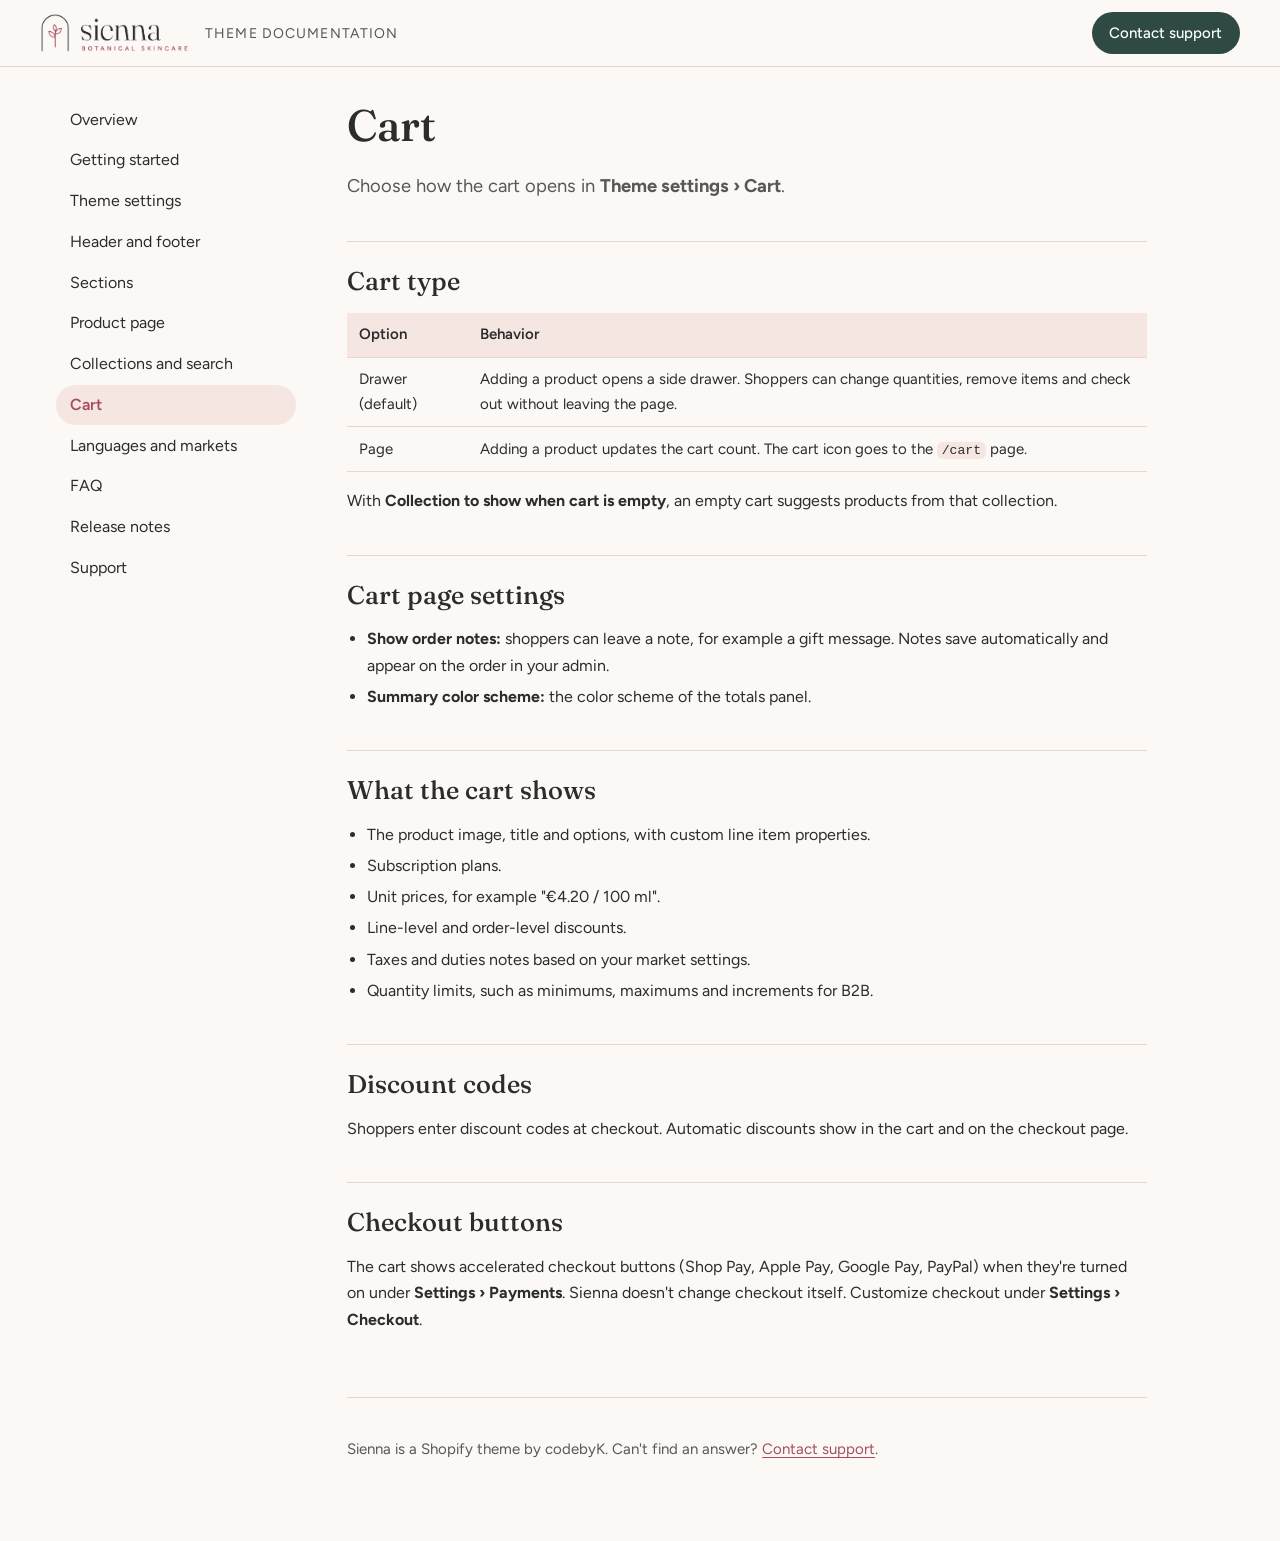
==== cart.html @ eef078e9 "Sienna theme documentation and support Co-authored-by: Copilot <223556219+Copilot@users.noreply.gith" ====
<!doctype html>
<html lang="en">
<head>
<meta charset="utf-8">
<meta name="viewport" content="width=device-width, initial-scale=1">
<title>Cart · Sienna theme documentation</title>
<meta name="description" content="Configure Sienna&#x27;s cart drawer or cart page, order notes, empty-cart recommendations and checkout buttons.">
<link rel="icon" href="assets/sienna-favicon.png">
<link rel="preconnect" href="https://fonts.googleapis.com">
<link rel="preconnect" href="https://fonts.gstatic.com" crossorigin>
<link rel="stylesheet" href="https://fonts.googleapis.com/css2?family=Figtree:wght@400;500;600&family=Fraunces:opsz,wght@9..144,400;9..144,500&display=swap">
<link rel="stylesheet" href="assets/docs.css">
</head>
<body>
<a class="skip" href="#main">Skip to content</a>
<header class="top">
  <a class="brand" href="index.html"><img src="assets/sienna-logo.png" alt="Sienna" width="150" height="40"></a>
  <span class="tag">Theme documentation</span>
  <a class="top-support" href="support.html">Contact support</a>
</header>
<div class="shell">
  <nav class="side" aria-label="Documentation">
    <ul>
      <li><a href="index.html">Overview</a></li>
      <li><a href="getting-started.html">Getting started</a></li>
      <li><a href="theme-settings.html">Theme settings</a></li>
      <li><a href="header-footer.html">Header and footer</a></li>
      <li><a href="sections.html">Sections</a></li>
      <li><a href="product-page.html">Product page</a></li>
      <li><a href="collections-search.html">Collections and search</a></li>
      <li><a href="cart.html" aria-current="page">Cart</a></li>
      <li><a href="languages-markets.html">Languages and markets</a></li>
      <li><a href="faq.html">FAQ</a></li>
      <li><a href="changelog.html">Release notes</a></li>
      <li><a href="support.html">Support</a></li>
    </ul>
  </nav>
  <main id="main" class="content">
<h1>Cart</h1>
<p class="lead">Choose how the cart opens in <strong>Theme settings › Cart</strong>.</p>

<h2>Cart type</h2>
<table>
  <tr><th>Option</th><th>Behavior</th></tr>
  <tr><td>Drawer (default)</td><td>Adding a product opens a side drawer. Shoppers can change quantities, remove items and check out without leaving the page.</td></tr>
  <tr><td>Page</td><td>Adding a product updates the cart count. The cart icon goes to the <code>/cart</code> page.</td></tr>
</table>
<p>With <strong>Collection to show when cart is empty</strong>, an empty cart suggests products from that collection.</p>

<h2>Cart page settings</h2>
<ul>
  <li><strong>Show order notes:</strong> shoppers can leave a note, for example a gift message. Notes save automatically and appear on the order in your admin.</li>
  <li><strong>Summary color scheme:</strong> the color scheme of the totals panel.</li>
</ul>

<h2>What the cart shows</h2>
<ul>
  <li>The product image, title and options, with custom line item properties.</li>
  <li>Subscription plans.</li>
  <li>Unit prices, for example "€4.20 / 100 ml".</li>
  <li>Line-level and order-level discounts.</li>
  <li>Taxes and duties notes based on your market settings.</li>
  <li>Quantity limits, such as minimums, maximums and increments for B2B.</li>
</ul>

<h2>Discount codes</h2>
<p>Shoppers enter discount codes at checkout. Automatic discounts show in the cart and on the checkout page.</p>

<h2>Checkout buttons</h2>
<p>The cart shows accelerated checkout buttons (Shop Pay, Apple Pay, Google Pay, PayPal) when they're turned on under <strong>Settings › Payments</strong>. Sienna doesn't change checkout itself. Customize checkout under <strong>Settings › Checkout</strong>.</p>

    <footer class="foot">
      <p>Sienna is a Shopify theme by codebyK. Can't find an answer? <a href="support.html">Contact support</a>.</p>
    </footer>
  </main>
</div>
</body>
</html>
---- assets/docs.css ----
:root {
  --bg: #fbf8f5;
  --surface: #f5e6e1;
  --text: #2b2d2c;
  --muted: #555856;
  --accent: #a64d5c;
  --deep: #2f4a42;
  --border: #e4d8d2;
  --radius: 14px;
}

* { box-sizing: border-box; }

html { scroll-padding-top: 5rem; }

body {
  margin: 0;
  background: var(--bg);
  color: var(--text);
  font: 400 1rem/1.65 Figtree, system-ui, sans-serif;
}

a { color: var(--accent); text-underline-offset: 0.2em; }
a:hover { color: var(--deep); }

h1, h2, h3 { font-family: Fraunces, Georgia, serif; font-weight: 500; line-height: 1.2; }
h1 { font-size: clamp(2rem, 4vw, 2.75rem); margin: 0 0 0.75rem; }
h2 { font-size: 1.6rem; margin: 2.5rem 0 0.75rem; padding-top: 1.5rem; border-top: 1px solid var(--border); }
h3 { font-size: 1.2rem; margin: 1.75rem 0 0.5rem; }

.lead { font-size: 1.15rem; color: var(--muted); max-width: 46rem; }

.skip { position: absolute; left: -999px; }
.skip:focus { left: 1rem; top: 1rem; z-index: 10; background: var(--deep); color: #fff; padding: 0.5rem 1rem; border-radius: 999px; }

.top {
  position: sticky; top: 0; z-index: 5;
  display: flex; align-items: center; gap: 1rem;
  padding: 0.75rem clamp(1rem, 4vw, 2.5rem);
  background: rgba(251, 248, 245, 0.95);
  border-bottom: 1px solid var(--border);
  backdrop-filter: blur(6px);
}
.brand img { display: block; height: 40px; width: auto; }
.tag { color: var(--muted); font-size: 0.875rem; letter-spacing: 0.08em; text-transform: uppercase; }
.top-support {
  margin-inline-start: auto; padding: 0.55rem 1.1rem; border-radius: 999px;
  background: var(--deep); color: #fff; text-decoration: none; font-weight: 500; font-size: 0.9375rem;
}
.top-support:hover { color: #fff; background: #243a33; }

.shell { display: grid; grid-template-columns: 15rem minmax(0, 1fr); gap: clamp(1.5rem, 4vw, 3.5rem); max-width: 78rem; margin: 0 auto; padding: 2rem clamp(1rem, 4vw, 2.5rem) 4rem; }
.side ul { position: sticky; top: 5.5rem; list-style: none; margin: 0; padding: 0; }
.side a { display: block; padding: 0.45rem 0.85rem; border-radius: 999px; color: var(--text); text-decoration: none; }
.side a:hover { background: var(--surface); }
.side a[aria-current="page"] { background: var(--surface); color: var(--accent); font-weight: 600; }

.content { min-width: 0; max-width: 50rem; }
.content ul, .content ol { padding-inline-start: 1.25rem; }
.content li { margin: 0.3rem 0; }

table { width: 100%; border-collapse: collapse; margin: 1rem 0; font-size: 0.9375rem; }
th, td { text-align: start; vertical-align: top; padding: 0.6rem 0.75rem; border-bottom: 1px solid var(--border); }
th { font-weight: 600; background: var(--surface); }

code, kbd { font-family: ui-monospace, SFMono-Regular, Menlo, monospace; font-size: 0.875em; background: var(--surface); padding: 0.1em 0.35em; border-radius: 6px; }

.note { margin: 1.25rem 0; padding: 1rem 1.25rem; border-radius: var(--radius); background: #dde5da; border-inline-start: 4px solid var(--deep); }
.note p { margin: 0.25rem 0; }

.cards { display: grid; grid-template-columns: repeat(auto-fill, minmax(14rem, 1fr)); gap: 1rem; margin: 1.5rem 0; }
.card { display: block; padding: 1.25rem; border: 1px solid var(--border); border-radius: var(--radius); background: #fff; color: var(--text); text-decoration: none; }
.card:hover { border-color: var(--accent); color: var(--text); }
.card strong { display: block; font-family: Fraunces, Georgia, serif; font-weight: 500; font-size: 1.15rem; margin-bottom: 0.25rem; }
.card span { color: var(--muted); font-size: 0.9375rem; }

details { border-bottom: 1px solid var(--border); padding: 0.85rem 0; }
summary { cursor: pointer; font-weight: 600; }
details p, details ul, details ol { margin: 0.6rem 0 0.25rem; }

form.contact { display: grid; gap: 1rem; max-width: 36rem; margin-top: 1.5rem; }
form.contact label { display: grid; gap: 0.35rem; font-weight: 500; }
form.contact input, form.contact select, form.contact textarea {
  font: inherit; color: inherit; padding: 0.7rem 0.9rem; border: 1px solid #8c8582; border-radius: 10px; background: #fff;
}
form.contact textarea { min-height: 10rem; resize: vertical; }
form.contact button { justify-self: start; font: inherit; font-weight: 600; padding: 0.8rem 1.6rem; border: 0; border-radius: 999px; background: var(--deep); color: #fff; cursor: pointer; }
form.contact button:hover { background: #243a33; }
.hp { position: absolute; left: -9999px; }
.hint { color: var(--muted); font-size: 0.875rem; font-weight: 400; }

:focus-visible { outline: 2px solid var(--accent); outline-offset: 2px; }

.foot { margin-top: 4rem; padding-top: 1.5rem; border-top: 1px solid var(--border); color: var(--muted); font-size: 0.9375rem; }

@media (max-width: 860px) {
  .shell { grid-template-columns: 1fr; }
  .side ul { position: static; display: flex; flex-wrap: wrap; gap: 0.25rem; }
  .side a { padding: 0.35rem 0.75rem; border: 1px solid var(--border); font-size: 0.875rem; }
  .tag { display: none; }
}
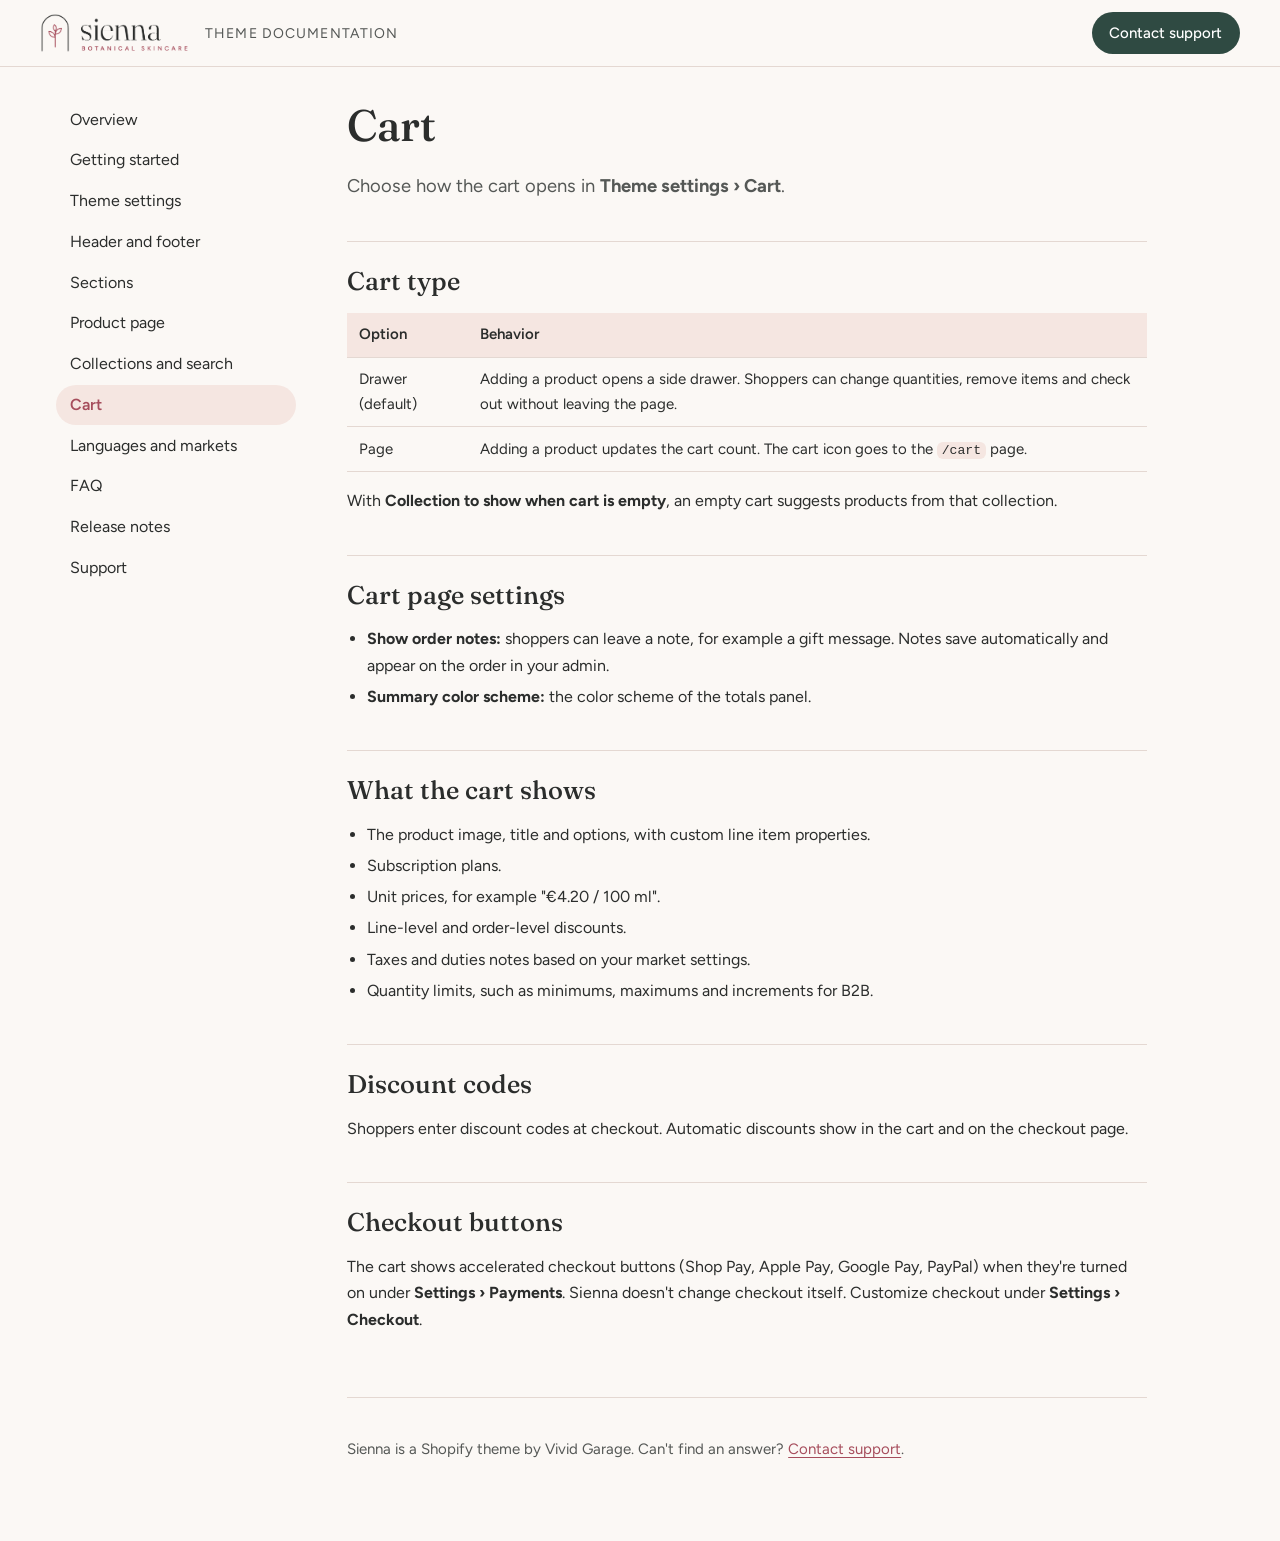
==== commit f8f2c3fa: "Publisher name: Vivid Garage Co-authored-by: Copilot <223556219+Copilot@users.noreply.github.com>" ====
--- a/cart.html
+++ b/cart.html
@@ -70,7 +70,7 @@
 <p>The cart shows accelerated checkout buttons (Shop Pay, Apple Pay, Google Pay, PayPal) when they're turned on under <strong>Settings › Payments</strong>. Sienna doesn't change checkout itself. Customize checkout under <strong>Settings › Checkout</strong>.</p>
 
     <footer class="foot">
-      <p>Sienna is a Shopify theme by codebyK. Can't find an answer? <a href="support.html">Contact support</a>.</p>
+      <p>Sienna is a Shopify theme by Vivid Garage. Can't find an answer? <a href="support.html">Contact support</a>.</p>
     </footer>
   </main>
 </div>
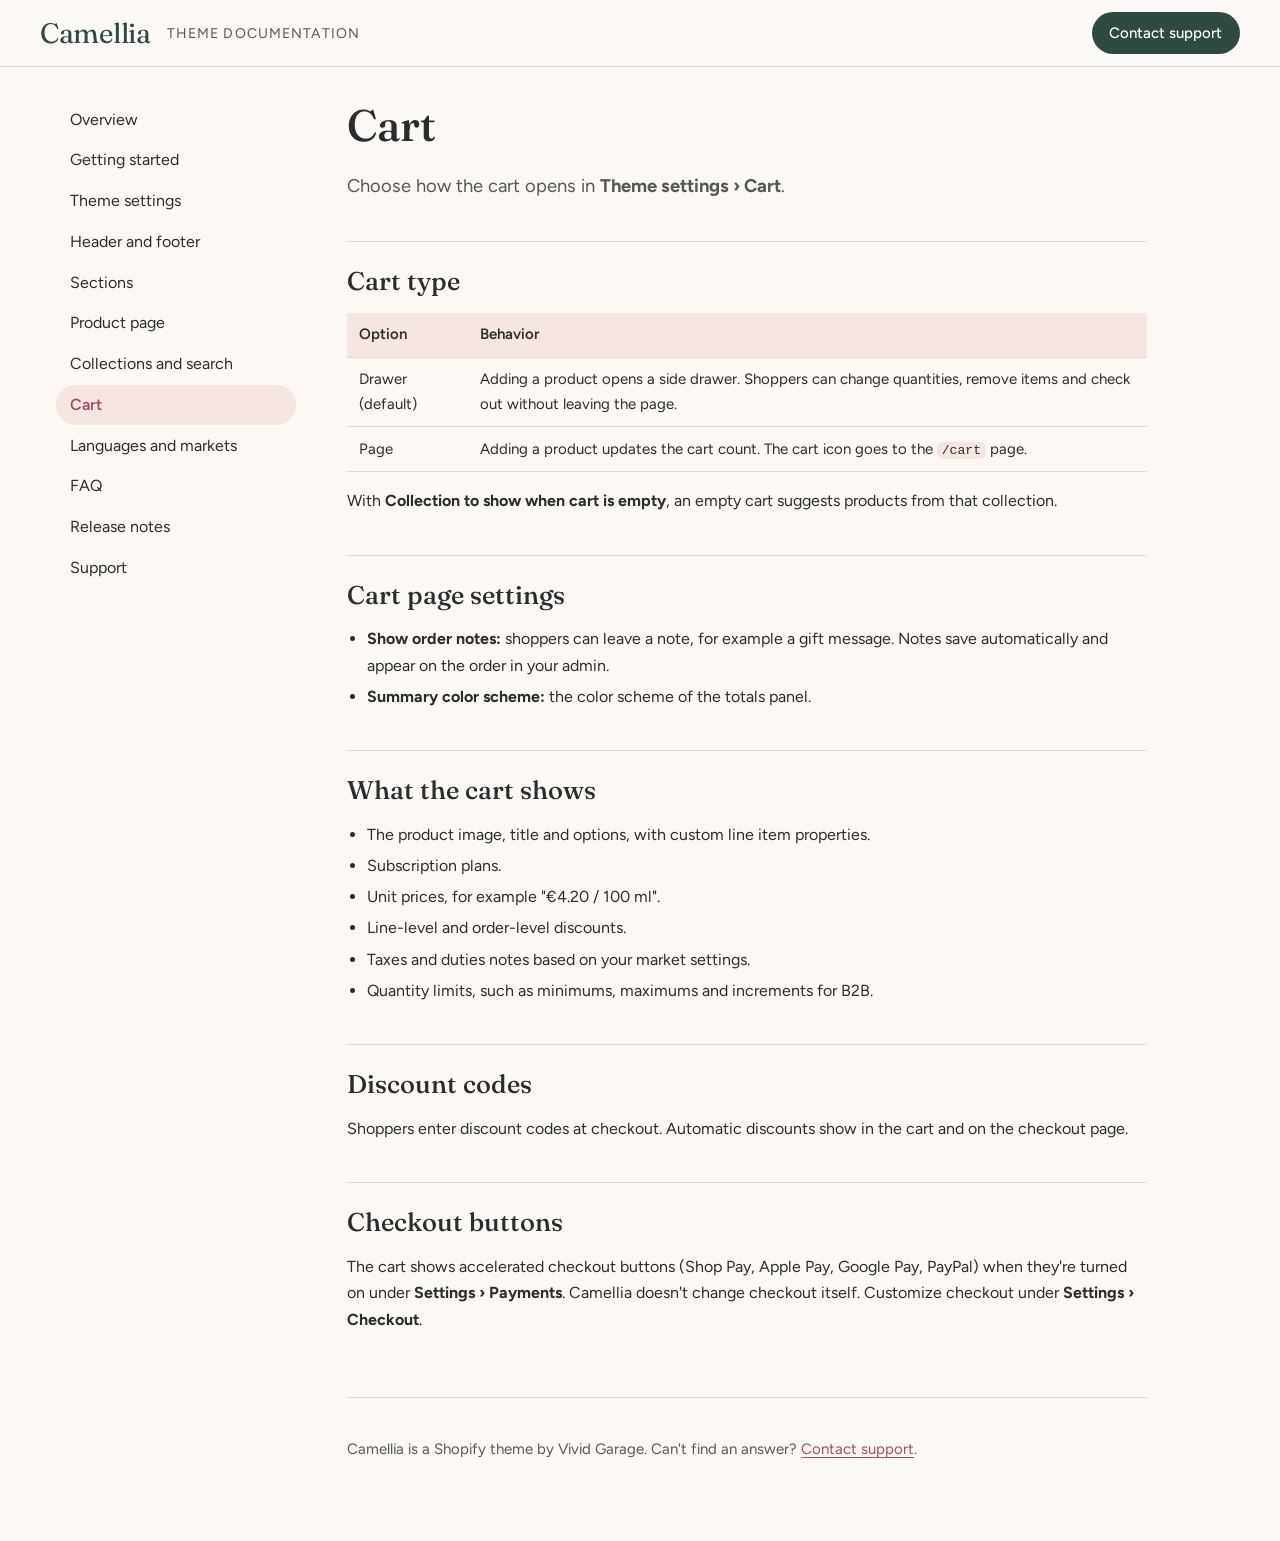
==== commit 5b7db374: "Rename theme to Camellia Co-authored-by: Copilot <223556219+Copilot@users.noreply.github.com>" ====
--- a/cart.html
+++ b/cart.html
@@ -3,9 +3,9 @@
 <head>
 <meta charset="utf-8">
 <meta name="viewport" content="width=device-width, initial-scale=1">
-<title>Cart · Sienna theme documentation</title>
-<meta name="description" content="Configure Sienna&#x27;s cart drawer or cart page, order notes, empty-cart recommendations and checkout buttons.">
-<link rel="icon" href="assets/sienna-favicon.png">
+<title>Cart · Camellia theme documentation</title>
+<meta name="description" content="Configure Camellia&#x27;s cart drawer or cart page, order notes, empty-cart recommendations and checkout buttons.">
+<link rel="icon" href="assets/favicon.svg">
 <link rel="preconnect" href="https://fonts.googleapis.com">
 <link rel="preconnect" href="https://fonts.gstatic.com" crossorigin>
 <link rel="stylesheet" href="https://fonts.googleapis.com/css2?family=Figtree:wght@400;500;600&family=Fraunces:opsz,wght@9..144,400;9..144,500&display=swap">
@@ -14,7 +14,7 @@
 <body>
 <a class="skip" href="#main">Skip to content</a>
 <header class="top">
-  <a class="brand" href="index.html"><img src="assets/sienna-logo.png" alt="Sienna" width="150" height="40"></a>
+  <a class="brand" href="index.html">Camellia</a>
   <span class="tag">Theme documentation</span>
   <a class="top-support" href="support.html">Contact support</a>
 </header>
@@ -67,10 +67,10 @@
 <p>Shoppers enter discount codes at checkout. Automatic discounts show in the cart and on the checkout page.</p>
 
 <h2>Checkout buttons</h2>
-<p>The cart shows accelerated checkout buttons (Shop Pay, Apple Pay, Google Pay, PayPal) when they're turned on under <strong>Settings › Payments</strong>. Sienna doesn't change checkout itself. Customize checkout under <strong>Settings › Checkout</strong>.</p>
+<p>The cart shows accelerated checkout buttons (Shop Pay, Apple Pay, Google Pay, PayPal) when they're turned on under <strong>Settings › Payments</strong>. Camellia doesn't change checkout itself. Customize checkout under <strong>Settings › Checkout</strong>.</p>
 
     <footer class="foot">
-      <p>Sienna is a Shopify theme by Vivid Garage. Can't find an answer? <a href="support.html">Contact support</a>.</p>
+      <p>Camellia is a Shopify theme by Vivid Garage. Can't find an answer? <a href="support.html">Contact support</a>.</p>
     </footer>
   </main>
 </div>
--- a/assets/docs.css
+++ b/assets/docs.css
@@ -41,7 +41,7 @@
   border-bottom: 1px solid var(--border);
   backdrop-filter: blur(6px);
 }
-.brand img { display: block; height: 40px; width: auto; }
+.brand { font-family: 'Fraunces', Georgia, serif; font-size: 1.75rem; line-height: 1; color: var(--deep); text-decoration: none; letter-spacing: -0.01em; }
 .tag { color: var(--muted); font-size: 0.875rem; letter-spacing: 0.08em; text-transform: uppercase; }
 .top-support {
   margin-inline-start: auto; padding: 0.55rem 1.1rem; border-radius: 999px;
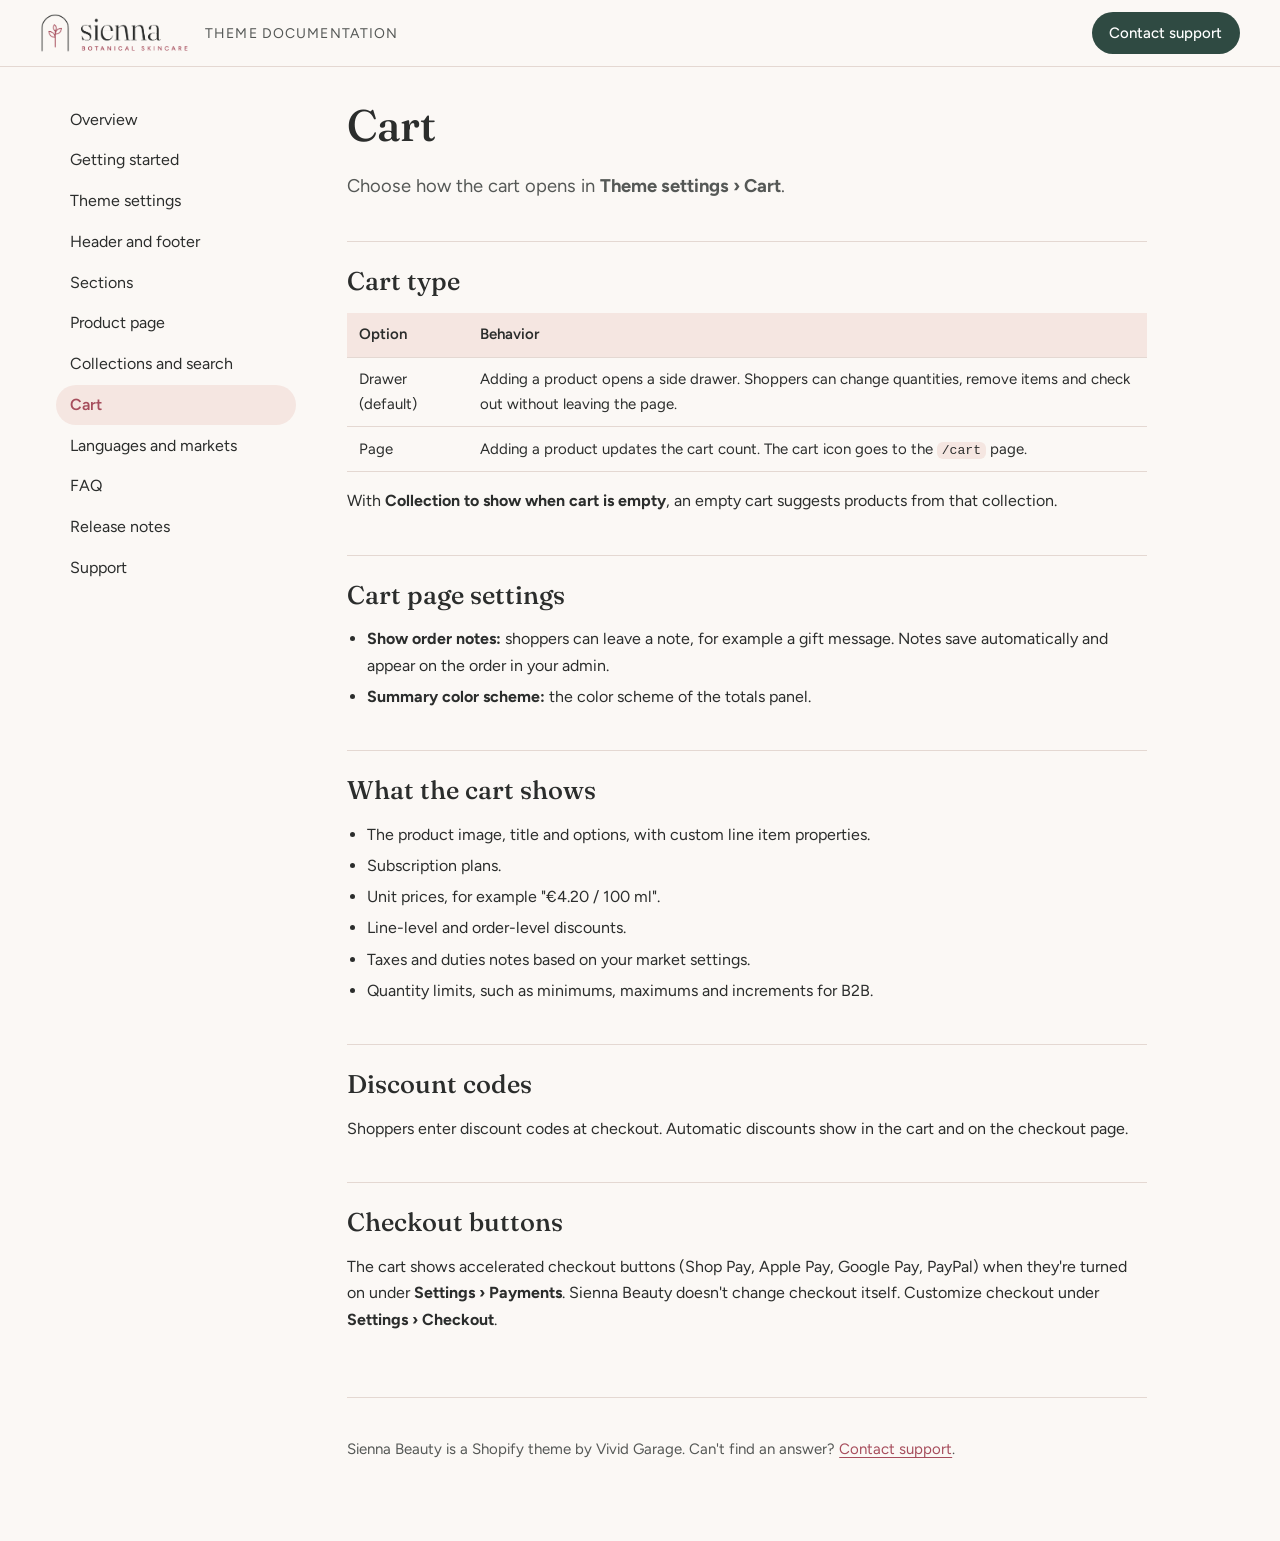
==== commit 5132ef89: "Theme name: Sienna Beauty Co-authored-by: Copilot <223556219+Copilot@users.noreply.github.com>" ====
--- a/cart.html
+++ b/cart.html
@@ -3,9 +3,9 @@
 <head>
 <meta charset="utf-8">
 <meta name="viewport" content="width=device-width, initial-scale=1">
-<title>Cart · Camellia theme documentation</title>
-<meta name="description" content="Configure Camellia&#x27;s cart drawer or cart page, order notes, empty-cart recommendations and checkout buttons.">
-<link rel="icon" href="assets/favicon.svg">
+<title>Cart · Sienna Beauty theme documentation</title>
+<meta name="description" content="Configure Sienna Beauty&#x27;s cart drawer or cart page, order notes, empty-cart recommendations and checkout buttons.">
+<link rel="icon" href="assets/sienna-favicon.png">
 <link rel="preconnect" href="https://fonts.googleapis.com">
 <link rel="preconnect" href="https://fonts.gstatic.com" crossorigin>
 <link rel="stylesheet" href="https://fonts.googleapis.com/css2?family=Figtree:wght@400;500;600&family=Fraunces:opsz,wght@9..144,400;9..144,500&display=swap">
@@ -14,7 +14,7 @@
 <body>
 <a class="skip" href="#main">Skip to content</a>
 <header class="top">
-  <a class="brand" href="index.html">Camellia</a>
+  <a class="brand" href="index.html"><img src="assets/sienna-logo.png" alt="Sienna Beauty" width="150" height="40"></a>
   <span class="tag">Theme documentation</span>
   <a class="top-support" href="support.html">Contact support</a>
 </header>
@@ -67,10 +67,10 @@
 <p>Shoppers enter discount codes at checkout. Automatic discounts show in the cart and on the checkout page.</p>
 
 <h2>Checkout buttons</h2>
-<p>The cart shows accelerated checkout buttons (Shop Pay, Apple Pay, Google Pay, PayPal) when they're turned on under <strong>Settings › Payments</strong>. Camellia doesn't change checkout itself. Customize checkout under <strong>Settings › Checkout</strong>.</p>
+<p>The cart shows accelerated checkout buttons (Shop Pay, Apple Pay, Google Pay, PayPal) when they're turned on under <strong>Settings › Payments</strong>. Sienna Beauty doesn't change checkout itself. Customize checkout under <strong>Settings › Checkout</strong>.</p>
 
     <footer class="foot">
-      <p>Camellia is a Shopify theme by Vivid Garage. Can't find an answer? <a href="support.html">Contact support</a>.</p>
+      <p>Sienna Beauty is a Shopify theme by Vivid Garage. Can't find an answer? <a href="support.html">Contact support</a>.</p>
     </footer>
   </main>
 </div>
--- a/assets/docs.css
+++ b/assets/docs.css
@@ -41,7 +41,7 @@
   border-bottom: 1px solid var(--border);
   backdrop-filter: blur(6px);
 }
-.brand { font-family: 'Fraunces', Georgia, serif; font-size: 1.75rem; line-height: 1; color: var(--deep); text-decoration: none; letter-spacing: -0.01em; }
+.brand img { display: block; height: 40px; width: auto; }
 .tag { color: var(--muted); font-size: 0.875rem; letter-spacing: 0.08em; text-transform: uppercase; }
 .top-support {
   margin-inline-start: auto; padding: 0.55rem 1.1rem; border-radius: 999px;
